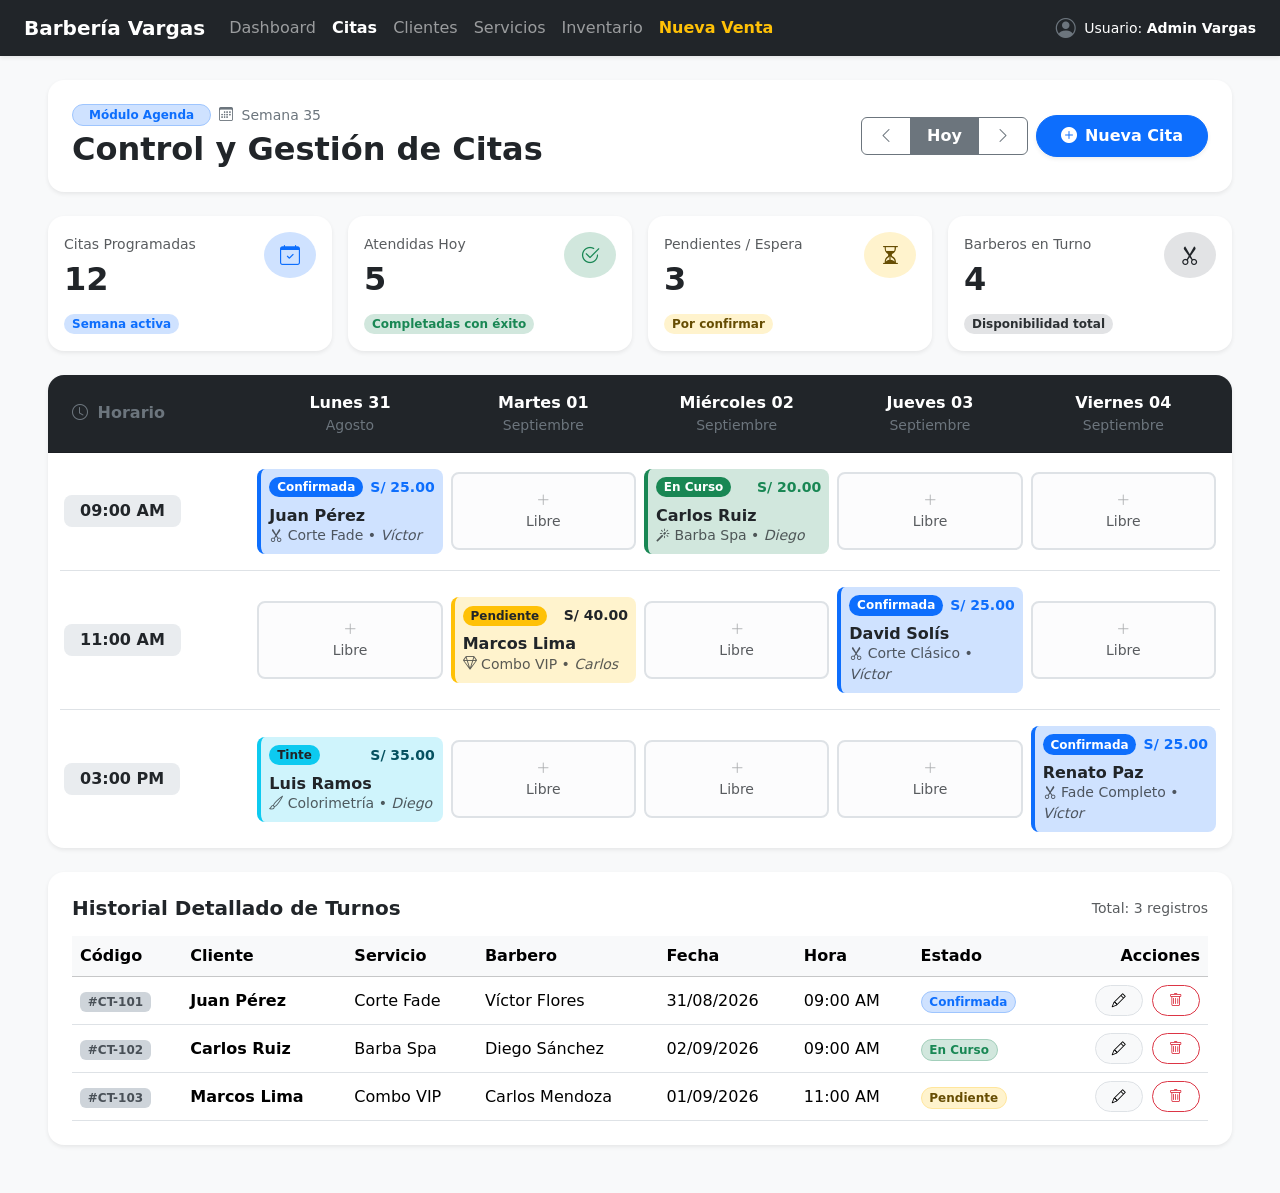
==== citas.html @ 51aa5163 "feat: interfaz de citas con calendario interactivo en grid y modal" ====
<!DOCTYPE html>
<html lang="es">

<head>
    <meta charset="UTF-8">
    <meta name="viewport" content="width=device-width, initial-scale=1.0">
    <title>Salón Barbería Vargas - Gestión de Citas</title>
    <link href="https://cdn.jsdelivr.net/npm/bootstrap@5.3.8/dist/css/bootstrap.min.css" rel="stylesheet"
        integrity="sha384-sRIl4kxILFvY47J16cr9ZwB07vP4J8+LH7qKQnuqkuIAvNWLzeN8tE5YBujZqJLB" crossorigin="anonymous">
    <!-- Iconos de Bootstrap -->
    <link rel="stylesheet" href="https://cdn.jsdelivr.net/npm/bootstrap-icons@1.11.3/font/bootstrap-icons.min.css">
    <link rel="stylesheet" href="css/style.css">
</head>

<body class="bg-body-tertiary">

    <nav class="navbar navbar-expand-lg navbar-dark bg-dark sticky-top shadow-sm">
        <div class="container-fluid px-4">
            <a class="navbar-brand fw-bold" href="index.html">
                Barbería Vargas
            </a>
            <button class="navbar-toggler" type="button" data-bs-toggle="collapse" data-bs-target="#navbarNav">
                <span class="navbar-toggler-icon"></span>
            </button>
            <div class="collapse navbar-collapse" id="navbarNav">
                <ul class="navbar-nav me-auto">
                    <li class="nav-item">
                        <a class="nav-link" href="index.html">Dashboard</a>
                    </li>
                    <li class="nav-item">
                        <a class="nav-link active fw-semibold" href="citas.html">Citas</a>
                    </li>
                    <li class="nav-item">
                        <a class="nav-link" href="clientes.html">Clientes</a>
                    </li>
                    <li class="nav-item">
                        <a class="nav-link" href="servicios.html">Servicios</a>
                    </li>
                    <li class="nav-item">
                        <a class="nav-link" href="inventario.html">Inventario</a>
                    </li>
                    <li class="nav-item">
                        <a class="nav-link text-warning fw-bold" href="ventas.html">Nueva Venta</a>
                    </li>
                </ul>
                <div class="text-white small d-flex align-items-center gap-2">
                    <i class="bi bi-person-circle fs-5 text-secondary"></i>
                    <span>Usuario: <strong>Admin Vargas</strong></span>
                </div>
            </div>
        </div>
    </nav>

    <main class="container-fluid px-lg-5 my-4">

        <div class="d-flex flex-column flex-md-row justify-content-between align-items-md-center mb-4 gap-3 bg-white p-4 rounded-4 shadow-sm border border-0">
            <div>
                <div class="d-flex align-items-center gap-2 mb-1">
                    <span class="badge bg-primary-subtle text-primary border border-primary-subtle px-3 py-1 rounded-pill">Módulo Agenda</span>
                    <span class="text-secondary small"><i class="bi bi-calendar3 me-1"></i> Semana 35</span>
                </div>
                <h2 class="fw-bold text-dark mb-0">Control y Gestión de Citas</h2>
            </div>
            <div class="d-flex align-items-center gap-2 flex-wrap">
                <div class="btn-group shadow-xs" role="group">
                    <button type="button" class="btn btn-outline-secondary px-3"><i class="bi bi-chevron-left"></i></button>
                    <button type="button" class="btn btn-outline-secondary fw-semibold px-3 active">Hoy</button>
                    <button type="button" class="btn btn-outline-secondary px-3"><i class="bi bi-chevron-right"></i></button>
                </div>
                <button class="btn btn-primary px-4 py-2 rounded-pill shadow-sm fw-semibold d-flex align-items-center gap-2" data-bs-toggle="modal" data-bs-target="#modalNuevaCita">
                    <i class="bi bi-plus-circle-fill"></i> Nueva Cita
                </button>
            </div>
        </div>

        <div class="row g-3 mb-4">
            <div class="col-12 col-sm-6 col-xl-3">
                <div class="card border-0 shadow-sm rounded-4 h-100 p-3 bg-white">
                    <div class="d-flex justify-content-between align-items-start">
                        <div>
                            <span class="text-muted small fw-medium">Citas Programadas</span>
                            <h2 class="fw-bold text-dark my-1">12</h2>
                        </div>
                        <div class="bg-primary-subtle text-primary rounded-circle p-2 px-3 fs-5">
                            <i class="bi bi-calendar-check"></i>
                        </div>
                    </div>
                    <div class="mt-2">
                        <span class="badge bg-primary-subtle text-primary rounded-pill px-2">Semana activa</span>
                    </div>
                </div>
            </div>

            <div class="col-12 col-sm-6 col-xl-3">
                <div class="card border-0 shadow-sm rounded-4 h-100 p-3 bg-white">
                    <div class="d-flex justify-content-between align-items-start">
                        <div>
                            <span class="text-muted small fw-medium">Atendidas Hoy</span>
                            <h2 class="fw-bold text-dark my-1">5</h2>
                        </div>
                        <div class="bg-success-subtle text-success rounded-circle p-2 px-3 fs-5">
                            <i class="bi bi-check2-circle"></i>
                        </div>
                    </div>
                    <div class="mt-2">
                        <span class="badge bg-success-subtle text-success rounded-pill px-2">Completadas con éxito</span>
                    </div>
                </div>
            </div>

            <div class="col-12 col-sm-6 col-xl-3">
                <div class="card border-0 shadow-sm rounded-4 h-100 p-3 bg-white">
                    <div class="d-flex justify-content-between align-items-start">
                        <div>
                            <span class="text-muted small fw-medium">Pendientes / Espera</span>
                            <h2 class="fw-bold text-dark my-1">3</h2>
                        </div>
                        <div class="bg-warning-subtle text-warning-emphasis rounded-circle p-2 px-3 fs-5">
                            <i class="bi bi-hourglass-split"></i>
                        </div>
                    </div>
                    <div class="mt-2">
                        <span class="badge bg-warning-subtle text-warning-emphasis rounded-pill px-2">Por confirmar</span>
                    </div>
                </div>
            </div>

            <div class="col-12 col-sm-6 col-xl-3">
                <div class="card border-0 shadow-sm rounded-4 h-100 p-3 bg-white">
                    <div class="d-flex justify-content-between align-items-start">
                        <div>
                            <span class="text-muted small fw-medium">Barberos en Turno</span>
                            <h2 class="fw-bold text-dark my-1">4</h2>
                        </div>
                        <div class="bg-secondary-subtle text-dark rounded-circle p-2 px-3 fs-5">
                            <i class="bi bi-scissors"></i>
                        </div>
                    </div>
                    <div class="mt-2">
                        <span class="badge bg-secondary-subtle text-secondary-emphasis rounded-pill px-2">Disponibilidad total</span>
                    </div>
                </div>
            </div>
        </div>

        <section class="card shadow-sm border-0 rounded-4 overflow-hidden mb-4 bg-white">
            <div class="card-header bg-dark text-white py-3 px-4">
                <div class="row text-center fw-semibold d-none d-lg-flex align-items-center">
                    <div class="col-lg-2 text-start text-secondary"><i class="bi bi-clock me-1"></i> Horario</div>
                    <div class="col-lg-2">Lunes 31 <small class="text-secondary d-block fw-normal">Agosto</small></div>
                    <div class="col-lg-2">Martes 01 <small class="text-secondary d-block fw-normal">Septiembre</small></div>
                    <div class="col-lg-2">Miércoles 02 <small class="text-secondary d-block fw-normal">Septiembre</small></div>
                    <div class="col-lg-2">Jueves 03 <small class="text-secondary d-block fw-normal">Septiembre</small></div>
                    <div class="col-lg-2">Viernes 04 <small class="text-secondary d-block fw-normal">Septiembre</small></div>
                </div>
                <div class="d-lg-none text-center fw-bold">Agenda de Turnos Semanales</div>
            </div>

            <div class="card-body p-3">

                <div class="row g-2 border-bottom pb-3 mb-3 align-items-center">
                    <div class="col-12 col-lg-2 text-center text-lg-start">
                        <span class="badge bg-body-secondary text-dark px-3 py-2 rounded-3 fw-bold fs-6">09:00 AM</span>
                    </div>
                    
                    <div class="col-12 col-lg-2">
                        <div class="card border-0 border-start border-4 border-primary shadow-xs bg-primary-subtle p-2 rounded-3">
                            <div class="d-flex justify-content-between align-items-center">
                                <span class="badge bg-primary rounded-pill small">Confirmada</span>
                                <span class="fw-bold text-primary small">S/ 25.00</span>
                            </div>
                            <h6 class="fw-bold text-dark mt-2 mb-0">Juan Pérez</h6>
                            <small class="text-muted"><i class="bi bi-scissors"></i> Corte Fade • <em>Víctor</em></small>
                        </div>
                    </div>

                    <div class="col-12 col-lg-2">
                        <div class="border border-dashed border-2 rounded-3 p-3 text-center text-muted small bg-light-subtle d-flex flex-column align-items-center justify-content-center">
                            <i class="bi bi-plus-lg opacity-50"></i>
                            <span>Libre</span>
                        </div>
                    </div>

                    <div class="col-12 col-lg-2">
                        <div class="card border-0 border-start border-4 border-success shadow-xs bg-success-subtle p-2 rounded-3">
                            <div class="d-flex justify-content-between align-items-center">
                                <span class="badge bg-success rounded-pill small">En Curso</span>
                                <span class="fw-bold text-success small">S/ 20.00</span>
                            </div>
                            <h6 class="fw-bold text-dark mt-2 mb-0">Carlos Ruiz</h6>
                            <small class="text-muted"><i class="bi bi-magic"></i> Barba Spa • <em>Diego</em></small>
                        </div>
                    </div>

                    <div class="col-12 col-lg-2">
                        <div class="border border-dashed border-2 rounded-3 p-3 text-center text-muted small bg-light-subtle d-flex flex-column align-items-center justify-content-center">
                            <i class="bi bi-plus-lg opacity-50"></i>
                            <span>Libre</span>
                        </div>
                    </div>

                    <div class="col-12 col-lg-2">
                        <div class="border border-dashed border-2 rounded-3 p-3 text-center text-muted small bg-light-subtle d-flex flex-column align-items-center justify-content-center">
                            <i class="bi bi-plus-lg opacity-50"></i>
                            <span>Libre</span>
                        </div>
                    </div>
                </div>

                <div class="row g-2 border-bottom pb-3 mb-3 align-items-center">
                    <div class="col-12 col-lg-2 text-center text-lg-start">
                        <span class="badge bg-body-secondary text-dark px-3 py-2 rounded-3 fw-bold fs-6">11:00 AM</span>
                    </div>

                    <div class="col-12 col-lg-2">
                        <div class="border border-dashed border-2 rounded-3 p-3 text-center text-muted small bg-light-subtle d-flex flex-column align-items-center justify-content-center">
                            <i class="bi bi-plus-lg opacity-50"></i>
                            <span>Libre</span>
                        </div>
                    </div>

                    <div class="col-12 col-lg-2">
                        <div class="card border-0 border-start border-4 border-warning shadow-xs bg-warning-subtle p-2 rounded-3">
                            <div class="d-flex justify-content-between align-items-center">
                                <span class="badge bg-warning text-dark rounded-pill small">Pendiente</span>
                                <span class="fw-bold text-dark small">S/ 40.00</span>
                            </div>
                            <h6 class="fw-bold text-dark mt-2 mb-0">Marcos Lima</h6>
                            <small class="text-muted"><i class="bi bi-gem"></i> Combo VIP • <em>Carlos</em></small>
                        </div>
                    </div>

                    <div class="col-12 col-lg-2">
                        <div class="border border-dashed border-2 rounded-3 p-3 text-center text-muted small bg-light-subtle d-flex flex-column align-items-center justify-content-center">
                            <i class="bi bi-plus-lg opacity-50"></i>
                            <span>Libre</span>
                        </div>
                    </div>

                    <div class="col-12 col-lg-2">
                        <div class="card border-0 border-start border-4 border-primary shadow-xs bg-primary-subtle p-2 rounded-3">
                            <div class="d-flex justify-content-between align-items-center">
                                <span class="badge bg-primary rounded-pill small">Confirmada</span>
                                <span class="fw-bold text-primary small">S/ 25.00</span>
                            </div>
                            <h6 class="fw-bold text-dark mt-2 mb-0">David Solís</h6>
                            <small class="text-muted"><i class="bi bi-scissors"></i> Corte Clásico • <em>Víctor</em></small>
                        </div>
                    </div>

                    <div class="col-12 col-lg-2">
                        <div class="border border-dashed border-2 rounded-3 p-3 text-center text-muted small bg-light-subtle d-flex flex-column align-items-center justify-content-center">
                            <i class="bi bi-plus-lg opacity-50"></i>
                            <span>Libre</span>
                        </div>
                    </div>
                </div>

                  <div class="row g-2 align-items-center">
                    <div class="col-12 col-lg-2 text-center text-lg-start">
                        <span class="badge bg-body-secondary text-dark px-3 py-2 rounded-3 fw-bold fs-6">03:00 PM</span>
                    </div>

                    <div class="col-12 col-lg-2">
                        <div class="card border-0 border-start border-4 border-info shadow-xs bg-info-subtle p-2 rounded-3">
                            <div class="d-flex justify-content-between align-items-center">
                                <span class="badge bg-info text-dark rounded-pill small">Tinte</span>
                                <span class="fw-bold text-info-emphasis small">S/ 35.00</span>
                            </div>
                            <h6 class="fw-bold text-dark mt-2 mb-0">Luis Ramos</h6>
                            <small class="text-muted"><i class="bi bi-brush"></i> Colorimetría • <em>Diego</em></small>
                        </div>
                    </div>

                    <div class="col-12 col-lg-2">
                        <div class="border border-dashed border-2 rounded-3 p-3 text-center text-muted small bg-light-subtle d-flex flex-column align-items-center justify-content-center">
                            <i class="bi bi-plus-lg opacity-50"></i>
                            <span>Libre</span>
                        </div>
                    </div>

                    <div class="col-12 col-lg-2">
                        <div class="border border-dashed border-2 rounded-3 p-3 text-center text-muted small bg-light-subtle d-flex flex-column align-items-center justify-content-center">
                            <i class="bi bi-plus-lg opacity-50"></i>
                            <span>Libre</span>
                        </div>
                    </div>

                    <div class="col-12 col-lg-2">
                        <div class="border border-dashed border-2 rounded-3 p-3 text-center text-muted small bg-light-subtle d-flex flex-column align-items-center justify-content-center">
                            <i class="bi bi-plus-lg opacity-50"></i>
                            <span>Libre</span>
                        </div>
                    </div>

                    <div class="col-12 col-lg-2">
                        <div class="card border-0 border-start border-4 border-primary shadow-xs bg-primary-subtle p-2 rounded-3">
                            <div class="d-flex justify-content-between align-items-center">
                                <span class="badge bg-primary rounded-pill small">Confirmada</span>
                                <span class="fw-bold text-primary small">S/ 25.00</span>
                            </div>
                            <h6 class="fw-bold text-dark mt-2 mb-0">Renato Paz</h6>
                            <small class="text-muted"><i class="bi bi-scissors"></i> Fade Completo • <em>Víctor</em></small>
                        </div>
                    </div>
                </div>
            </div>
        </section>

        <section class="card shadow-sm border-0 rounded-4 p-4 bg-white mb-5">
            <div class="d-flex justify-content-between align-items-center mb-3">
                <h5 class="fw-bold mb-0 text-dark">Historial Detallado de Turnos</h5>
                <span class="text-muted small">Total: 3 registros</span>
            </div>
            <div class="table-responsive">
                <table class="table table-hover align-middle mb-0">
                    <thead class="table-light">
                        <tr>
                            <th>Código</th>
                            <th>Cliente</th>
                            <th>Servicio</th>
                            <th>Barbero</th>
                            <th>Fecha</th>
                            <th>Hora</th>
                            <th>Estado</th>
                            <th class="text-end">Acciones</th>
                        </tr>
                    </thead>
                    <tbody>
                        <tr>
                            <td><span class="badge bg-dark-subtle text-dark-emphasis">#CT-101</span></td>
                            <td class="fw-semibold">Juan Pérez</td>
                            <td>Corte Fade</td>
                            <td>Víctor Flores</td>
                            <td>31/08/2026</td>
                            <td>09:00 AM</td>
                            <td><span class="badge bg-primary-subtle text-primary border border-primary-subtle rounded-pill">Confirmada</span></td>
                            <td class="text-end">
                                <button class="btn btn-sm btn-light border rounded-pill px-3 me-1"><i class="bi bi-pencil"></i></button>
                                <button class="btn btn-sm btn-outline-danger rounded-pill px-3"><i class="bi bi-trash"></i></button>
                            </td>
                        </tr>
                        <tr>
                            <td><span class="badge bg-dark-subtle text-dark-emphasis">#CT-102</span></td>
                            <td class="fw-semibold">Carlos Ruiz</td>
                            <td>Barba Spa</td>
                            <td>Diego Sánchez</td>
                            <td>02/09/2026</td>
                            <td>09:00 AM</td>
                            <td><span class="badge bg-success-subtle text-success border border-success-subtle rounded-pill">En Curso</span></td>
                            <td class="text-end">
                                <button class="btn btn-sm btn-light border rounded-pill px-3 me-1"><i class="bi bi-pencil"></i></button>
                                <button class="btn btn-sm btn-outline-danger rounded-pill px-3"><i class="bi bi-trash"></i></button>
                            </td>
                        </tr>
                        <tr>
                            <td><span class="badge bg-dark-subtle text-dark-emphasis">#CT-103</span></td>
                            <td class="fw-semibold">Marcos Lima</td>
                            <td>Combo VIP</td>
                            <td>Carlos Mendoza</td>
                            <td>01/09/2026</td>
                            <td>11:00 AM</td>
                            <td><span class="badge bg-warning-subtle text-warning-emphasis border border-warning-subtle rounded-pill">Pendiente</span></td>
                            <td class="text-end">
                                <button class="btn btn-sm btn-light border rounded-pill px-3 me-1"><i class="bi bi-pencil"></i></button>
                                <button class="btn btn-sm btn-outline-danger rounded-pill px-3"><i class="bi bi-trash"></i></button>
                            </td>
                        </tr>
                    </tbody>
                </table>
            </div>
        </section>

    </main>

    <div class="modal fade" id="modalNuevaCita" tabindex="-1" aria-labelledby="modalLabel" aria-hidden="true">
        <div class="modal-dialog modal-dialog-centered">
            <div class="modal-content border-0 shadow-lg rounded-4 overflow-hidden">
                <div class="modal-header bg-dark text-white p-4">
                    <div>
                        <h5 class="modal-title fw-bold" id="modalLabel">Agendar Turno</h5>
                        <p class="small text-secondary mb-0">Completa los campos para reservar la cita</p>
                    </div>
                    <button type="button" class="btn-close btn-close-white" data-bs-dismiss="modal" aria-label="Cerrar"></button>
                </div>
                <div class="modal-body p-4">
                    <form>
                        <div class="mb-3">
                            <label for="clienteNombre" class="form-label fw-semibold small text-muted">Nombre del Cliente</label>
                            <div class="input-group">
                                <span class="input-group-text bg-light"><i class="bi bi-person"></i></span>
                                <input type="text" class="form-control" id="clienteNombre" placeholder="Ej. Roberto Sánchez" required>
                            </div>
                        </div>

                        <div class="mb-3">
                            <label for="clienteTel" class="form-label fw-semibold small text-muted">Teléfono / WhatsApp</label>
                            <div class="input-group">
                                <span class="input-group-text bg-light"><i class="bi bi-telephone"></i></span>
                                <input type="tel" class="form-control" id="clienteTel" placeholder="Ej. 987654321" required>
                            </div>
                        </div>

                        <div class="row g-2 mb-3">
                            <div class="col-12 col-md-6">
                                <label for="selectServicio" class="form-label fw-semibold small text-muted">Servicio</label>
                                <select class="form-select" id="selectServicio" required>
                                    <option selected disabled value="">Seleccionar...</option>
                                    <option value="1">Corte Fade - S/ 25.00</option>
                                    <option value="2">Barba Spa - S/ 20.00</option>
                                    <option value="3">Combo VIP - S/ 40.00</option>
                                </select>
                            </div>
                            <div class="col-12 col-md-6">
                                <label for="selectBarbero" class="form-label fw-semibold small text-muted">Barbero</label>
                                <select class="form-select" id="selectBarbero" required>
                                    <option selected disabled value="">Seleccionar...</option>
                                    <option value="1">Víctor (Master)</option>
                                    <option value="2">Carlos (Barbas)</option>
                                    <option value="3">Diego (Fade)</option>
                                </select>
                            </div>
                        </div>

                        <div class="row g-2 mb-4">
                            <div class="col-6">
                                <label for="fechaCita" class="form-label fw-semibold small text-muted">Fecha</label>
                                <input type="date" class="form-control" id="fechaCita" required>
                            </div>
                            <div class="col-6">
                                <label for="horaCita" class="form-label fw-semibold small text-muted">Hora</label>
                                <input type="time" class="form-control" id="horaCita" required>
                            </div>
                        </div>

                        <div class="d-grid">
                            <button type="button" class="btn btn-primary btn-lg rounded-pill fw-semibold" data-bs-dismiss="modal">
                                Confirmar y Guardar
                            </button>
                        </div>
                    </form>
                </div>
            </div>
        </div>
    </div>

    <script src="https://cdn.jsdelivr.net/npm/bootstrap@5.3.8/dist/js/bootstrap.bundle.min.js"
        integrity="sha384-FKyoEForCGlyvwx9Hj09JcYn3nv7wiPVlz7YYwJrWVcXK/BmnVDxM+D2scQbITxI"
        crossorigin="anonymous"></script>
</body>

</html>
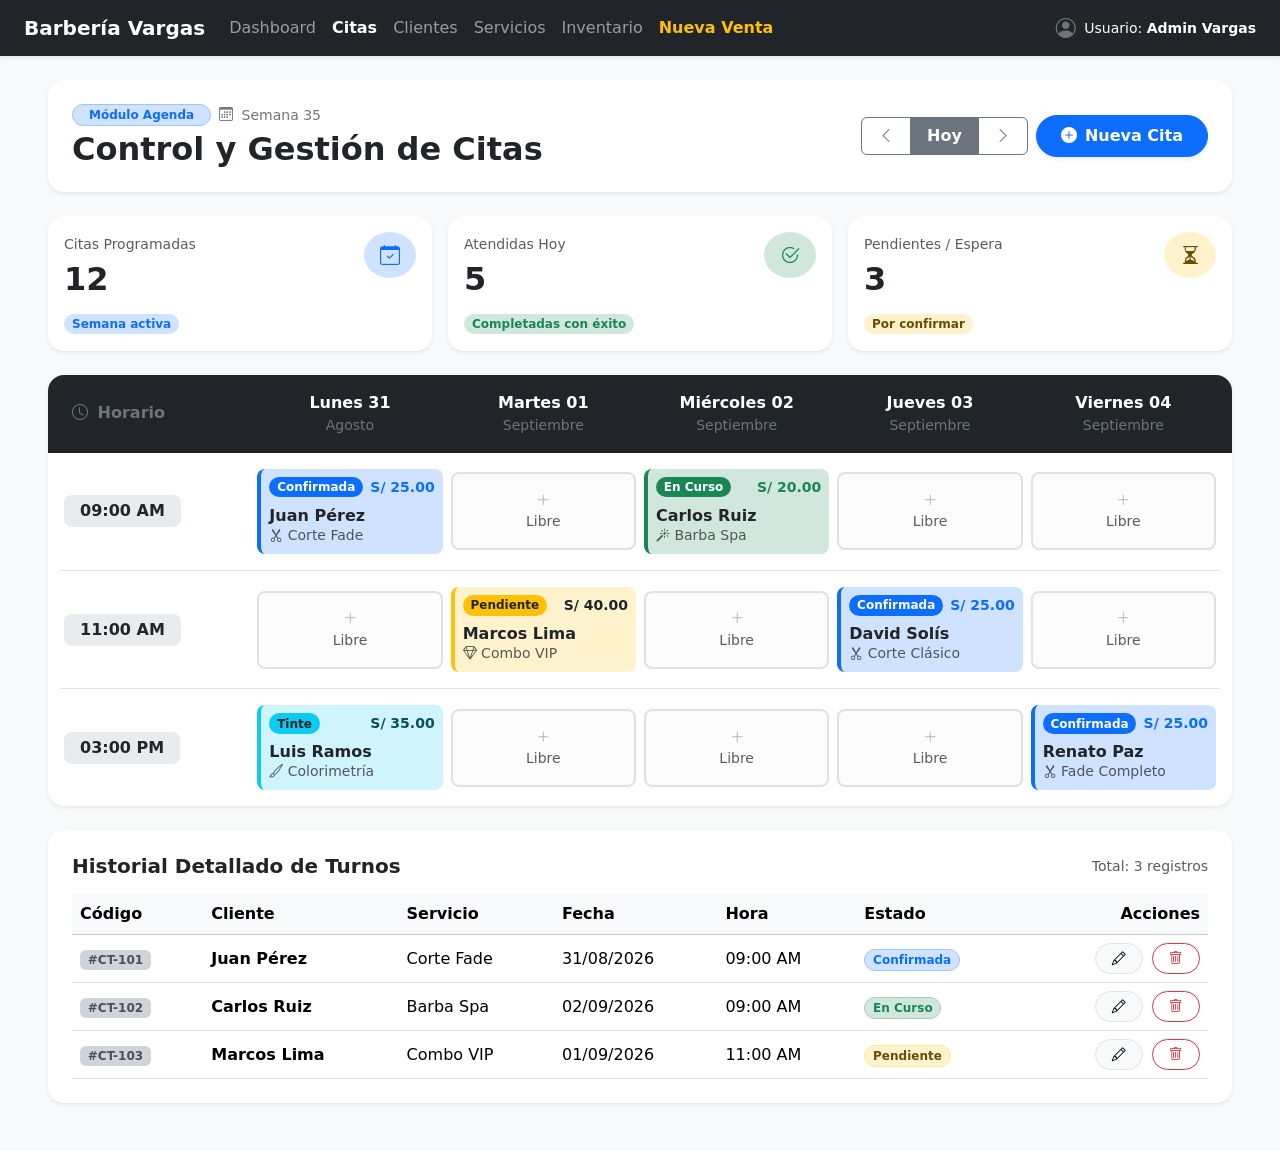
==== commit 68658d0b: "feat:ACTUALIZACION de interfaz de citas con calendario interactivo en grid y modal" ====
--- a/citas.html
+++ b/citas.html
@@ -7,7 +7,6 @@
     <title>Salón Barbería Vargas - Gestión de Citas</title>
     <link href="https://cdn.jsdelivr.net/npm/bootstrap@5.3.8/dist/css/bootstrap.min.css" rel="stylesheet"
         integrity="sha384-sRIl4kxILFvY47J16cr9ZwB07vP4J8+LH7qKQnuqkuIAvNWLzeN8tE5YBujZqJLB" crossorigin="anonymous">
-    <!-- Iconos de Bootstrap -->
     <link rel="stylesheet" href="https://cdn.jsdelivr.net/npm/bootstrap-icons@1.11.3/font/bootstrap-icons.min.css">
     <link rel="stylesheet" href="css/style.css">
 </head>
@@ -74,7 +73,7 @@
         </div>
 
         <div class="row g-3 mb-4">
-            <div class="col-12 col-sm-6 col-xl-3">
+            <div class="col-12 col-sm-4">
                 <div class="card border-0 shadow-sm rounded-4 h-100 p-3 bg-white">
                     <div class="d-flex justify-content-between align-items-start">
                         <div>
@@ -91,7 +90,7 @@
                 </div>
             </div>
 
-            <div class="col-12 col-sm-6 col-xl-3">
+            <div class="col-12 col-sm-4">
                 <div class="card border-0 shadow-sm rounded-4 h-100 p-3 bg-white">
                     <div class="d-flex justify-content-between align-items-start">
                         <div>
@@ -108,7 +107,7 @@
                 </div>
             </div>
 
-            <div class="col-12 col-sm-6 col-xl-3">
+            <div class="col-12 col-sm-4">
                 <div class="card border-0 shadow-sm rounded-4 h-100 p-3 bg-white">
                     <div class="d-flex justify-content-between align-items-start">
                         <div>
@@ -121,23 +120,6 @@
                     </div>
                     <div class="mt-2">
                         <span class="badge bg-warning-subtle text-warning-emphasis rounded-pill px-2">Por confirmar</span>
-                    </div>
-                </div>
-            </div>
-
-            <div class="col-12 col-sm-6 col-xl-3">
-                <div class="card border-0 shadow-sm rounded-4 h-100 p-3 bg-white">
-                    <div class="d-flex justify-content-between align-items-start">
-                        <div>
-                            <span class="text-muted small fw-medium">Barberos en Turno</span>
-                            <h2 class="fw-bold text-dark my-1">4</h2>
-                        </div>
-                        <div class="bg-secondary-subtle text-dark rounded-circle p-2 px-3 fs-5">
-                            <i class="bi bi-scissors"></i>
-                        </div>
-                    </div>
-                    <div class="mt-2">
-                        <span class="badge bg-secondary-subtle text-secondary-emphasis rounded-pill px-2">Disponibilidad total</span>
                     </div>
                 </div>
             </div>
@@ -170,7 +152,7 @@
                                 <span class="fw-bold text-primary small">S/ 25.00</span>
                             </div>
                             <h6 class="fw-bold text-dark mt-2 mb-0">Juan Pérez</h6>
-                            <small class="text-muted"><i class="bi bi-scissors"></i> Corte Fade • <em>Víctor</em></small>
+                            <small class="text-muted"><i class="bi bi-scissors"></i> Corte Fade</small>
                         </div>
                     </div>
 
@@ -188,7 +170,7 @@
                                 <span class="fw-bold text-success small">S/ 20.00</span>
                             </div>
                             <h6 class="fw-bold text-dark mt-2 mb-0">Carlos Ruiz</h6>
-                            <small class="text-muted"><i class="bi bi-magic"></i> Barba Spa • <em>Diego</em></small>
+                            <small class="text-muted"><i class="bi bi-magic"></i> Barba Spa</small>
                         </div>
                     </div>
 
@@ -226,7 +208,7 @@
                                 <span class="fw-bold text-dark small">S/ 40.00</span>
                             </div>
                             <h6 class="fw-bold text-dark mt-2 mb-0">Marcos Lima</h6>
-                            <small class="text-muted"><i class="bi bi-gem"></i> Combo VIP • <em>Carlos</em></small>
+                            <small class="text-muted"><i class="bi bi-gem"></i> Combo VIP</small>
                         </div>
                     </div>
 
@@ -244,19 +226,19 @@
                                 <span class="fw-bold text-primary small">S/ 25.00</span>
                             </div>
                             <h6 class="fw-bold text-dark mt-2 mb-0">David Solís</h6>
-                            <small class="text-muted"><i class="bi bi-scissors"></i> Corte Clásico • <em>Víctor</em></small>
-                        </div>
-                    </div>
-
-                    <div class="col-12 col-lg-2">
-                        <div class="border border-dashed border-2 rounded-3 p-3 text-center text-muted small bg-light-subtle d-flex flex-column align-items-center justify-content-center">
-                            <i class="bi bi-plus-lg opacity-50"></i>
-                            <span>Libre</span>
-                        </div>
-                    </div>
-                </div>
-
-                  <div class="row g-2 align-items-center">
+                            <small class="text-muted"><i class="bi bi-scissors"></i> Corte Clásico</small>
+                        </div>
+                    </div>
+
+                    <div class="col-12 col-lg-2">
+                        <div class="border border-dashed border-2 rounded-3 p-3 text-center text-muted small bg-light-subtle d-flex flex-column align-items-center justify-content-center">
+                            <i class="bi bi-plus-lg opacity-50"></i>
+                            <span>Libre</span>
+                        </div>
+                    </div>
+                </div>
+
+                <div class="row g-2 align-items-center">
                     <div class="col-12 col-lg-2 text-center text-lg-start">
                         <span class="badge bg-body-secondary text-dark px-3 py-2 rounded-3 fw-bold fs-6">03:00 PM</span>
                     </div>
@@ -268,7 +250,7 @@
                                 <span class="fw-bold text-info-emphasis small">S/ 35.00</span>
                             </div>
                             <h6 class="fw-bold text-dark mt-2 mb-0">Luis Ramos</h6>
-                            <small class="text-muted"><i class="bi bi-brush"></i> Colorimetría • <em>Diego</em></small>
+                            <small class="text-muted"><i class="bi bi-brush"></i> Colorimetría</small>
                         </div>
                     </div>
 
@@ -300,7 +282,7 @@
                                 <span class="fw-bold text-primary small">S/ 25.00</span>
                             </div>
                             <h6 class="fw-bold text-dark mt-2 mb-0">Renato Paz</h6>
-                            <small class="text-muted"><i class="bi bi-scissors"></i> Fade Completo • <em>Víctor</em></small>
+                            <small class="text-muted"><i class="bi bi-scissors"></i> Fade Completo</small>
                         </div>
                     </div>
                 </div>
@@ -319,7 +301,6 @@
                             <th>Código</th>
                             <th>Cliente</th>
                             <th>Servicio</th>
-                            <th>Barbero</th>
                             <th>Fecha</th>
                             <th>Hora</th>
                             <th>Estado</th>
@@ -331,39 +312,36 @@
                             <td><span class="badge bg-dark-subtle text-dark-emphasis">#CT-101</span></td>
                             <td class="fw-semibold">Juan Pérez</td>
                             <td>Corte Fade</td>
-                            <td>Víctor Flores</td>
                             <td>31/08/2026</td>
                             <td>09:00 AM</td>
                             <td><span class="badge bg-primary-subtle text-primary border border-primary-subtle rounded-pill">Confirmada</span></td>
                             <td class="text-end">
-                                <button class="btn btn-sm btn-light border rounded-pill px-3 me-1"><i class="bi bi-pencil"></i></button>
-                                <button class="btn btn-sm btn-outline-danger rounded-pill px-3"><i class="bi bi-trash"></i></button>
+                                <button class="btn btn-sm btn-light border rounded-pill px-3 me-1" data-bs-toggle="modal" data-bs-target="#modalEditarCita"><i class="bi bi-pencil"></i></button>
+                                <button class="btn btn-sm btn-outline-danger rounded-pill px-3" data-bs-toggle="modal" data-bs-target="#modalEliminarCita"><i class="bi bi-trash"></i></button>
                             </td>
                         </tr>
                         <tr>
                             <td><span class="badge bg-dark-subtle text-dark-emphasis">#CT-102</span></td>
                             <td class="fw-semibold">Carlos Ruiz</td>
                             <td>Barba Spa</td>
-                            <td>Diego Sánchez</td>
                             <td>02/09/2026</td>
                             <td>09:00 AM</td>
                             <td><span class="badge bg-success-subtle text-success border border-success-subtle rounded-pill">En Curso</span></td>
                             <td class="text-end">
-                                <button class="btn btn-sm btn-light border rounded-pill px-3 me-1"><i class="bi bi-pencil"></i></button>
-                                <button class="btn btn-sm btn-outline-danger rounded-pill px-3"><i class="bi bi-trash"></i></button>
+                                <button class="btn btn-sm btn-light border rounded-pill px-3 me-1" data-bs-toggle="modal" data-bs-target="#modalEditarCita"><i class="bi bi-pencil"></i></button>
+                                <button class="btn btn-sm btn-outline-danger rounded-pill px-3" data-bs-toggle="modal" data-bs-target="#modalEliminarCita"><i class="bi bi-trash"></i></button>
                             </td>
                         </tr>
                         <tr>
                             <td><span class="badge bg-dark-subtle text-dark-emphasis">#CT-103</span></td>
                             <td class="fw-semibold">Marcos Lima</td>
                             <td>Combo VIP</td>
-                            <td>Carlos Mendoza</td>
                             <td>01/09/2026</td>
                             <td>11:00 AM</td>
                             <td><span class="badge bg-warning-subtle text-warning-emphasis border border-warning-subtle rounded-pill">Pendiente</span></td>
                             <td class="text-end">
-                                <button class="btn btn-sm btn-light border rounded-pill px-3 me-1"><i class="bi bi-pencil"></i></button>
-                                <button class="btn btn-sm btn-outline-danger rounded-pill px-3"><i class="bi bi-trash"></i></button>
+                                <button class="btn btn-sm btn-light border rounded-pill px-3 me-1" data-bs-toggle="modal" data-bs-target="#modalEditarCita"><i class="bi bi-pencil"></i></button>
+                                <button class="btn btn-sm btn-outline-danger rounded-pill px-3" data-bs-toggle="modal" data-bs-target="#modalEliminarCita"><i class="bi bi-trash"></i></button>
                             </td>
                         </tr>
                     </tbody>
@@ -401,25 +379,14 @@
                             </div>
                         </div>
 
-                        <div class="row g-2 mb-3">
-                            <div class="col-12 col-md-6">
-                                <label for="selectServicio" class="form-label fw-semibold small text-muted">Servicio</label>
-                                <select class="form-select" id="selectServicio" required>
-                                    <option selected disabled value="">Seleccionar...</option>
-                                    <option value="1">Corte Fade - S/ 25.00</option>
-                                    <option value="2">Barba Spa - S/ 20.00</option>
-                                    <option value="3">Combo VIP - S/ 40.00</option>
-                                </select>
-                            </div>
-                            <div class="col-12 col-md-6">
-                                <label for="selectBarbero" class="form-label fw-semibold small text-muted">Barbero</label>
-                                <select class="form-select" id="selectBarbero" required>
-                                    <option selected disabled value="">Seleccionar...</option>
-                                    <option value="1">Víctor (Master)</option>
-                                    <option value="2">Carlos (Barbas)</option>
-                                    <option value="3">Diego (Fade)</option>
-                                </select>
-                            </div>
+                        <div class="mb-3">
+                            <label for="selectServicio" class="form-label fw-semibold small text-muted">Servicio</label>
+                            <select class="form-select" id="selectServicio" required>
+                                <option selected disabled value="">Seleccionar...</option>
+                                <option value="1">Corte Fade - S/ 25.00</option>
+                                <option value="2">Barba Spa - S/ 20.00</option>
+                                <option value="3">Combo VIP - S/ 40.00</option>
+                            </select>
                         </div>
 
                         <div class="row g-2 mb-4">
@@ -444,9 +411,74 @@
         </div>
     </div>
 
+    <div class="modal fade" id="modalEditarCita" tabindex="-1" aria-labelledby="modalEditarLabel" aria-hidden="true">
+        <div class="modal-dialog modal-dialog-centered">
+            <div class="modal-content border-0 shadow-lg rounded-4 overflow-hidden">
+                <div class="modal-header bg-dark text-white p-4">
+                    <div>
+                        <h5 class="modal-title fw-bold" id="modalEditarLabel">Editar Turno</h5>
+                        <p class="small text-secondary mb-0">Modifica los datos de la cita</p>
+                    </div>
+                    <button type="button" class="btn-close btn-close-white" data-bs-dismiss="modal" aria-label="Cerrar"></button>
+                </div>
+                <div class="modal-body p-4">
+                    <form>
+                        <div class="mb-3">
+                            <label for="editClienteNombre" class="form-label fw-semibold small text-muted">Nombre del Cliente</label>
+                            <input type="text" class="form-control" id="editClienteNombre" value="Juan Pérez" required>
+                        </div>
+                        <div class="mb-3">
+                            <label for="editSelectServicio" class="form-label fw-semibold small text-muted">Servicio</label>
+                            <select class="form-select" id="editSelectServicio" required>
+                                <option value="1" selected>Corte Fade - S/ 25.00</option>
+                                <option value="2">Barba Spa - S/ 20.00</option>
+                                <option value="3">Combo VIP - S/ 40.00</option>
+                            </select>
+                        </div>
+                        <div class="row g-2 mb-4">
+                            <div class="col-6">
+                                <label for="editFechaCita" class="form-label fw-semibold small text-muted">Fecha</label>
+                                <input type="date" class="form-control" id="editFechaCita" value="2026-08-31" required>
+                            </div>
+                            <div class="col-6">
+                                <label for="editHoraCita" class="form-label fw-semibold small text-muted">Hora</label>
+                                <input type="time" class="form-control" id="editHoraCita" value="09:00" required>
+                            </div>
+                        </div>
+                        <div class="d-grid">
+                            <button type="button" class="btn btn-primary btn-lg rounded-pill fw-semibold" data-bs-dismiss="modal">
+                                Guardar Cambios
+                            </button>
+                        </div>
+                    </form>
+                </div>
+            </div>
+        </div>
+    </div>
+
+    <div class="modal fade" id="modalEliminarCita" tabindex="-1" aria-labelledby="modalEliminarLabel" aria-hidden="true">
+        <div class="modal-dialog modal-dialog-centered">
+            <div class="modal-content border-0 shadow-lg rounded-4 overflow-hidden text-center p-3">
+                <div class="modal-header border-0 pb-0 justify-content-end">
+                    <button type="button" class="btn-close" data-bs-dismiss="modal" aria-label="Cerrar"></button>
+                </div>
+                <div class="modal-body">
+                    <div class="text-danger fs-1 mb-2">
+                        <i class="bi bi-exclamation-circle"></i>
+                    </div>
+                    <h5 class="fw-bold text-dark">¿Estás seguro de eliminar este turno?</h5>
+                    <p class="text-muted small">Esta acción no se puede deshacer y liberará el horario seleccionado.</p>
+                    <div class="d-flex justify-content-center gap-2 mt-4">
+                        <button type="button" class="btn btn-light rounded-pill px-4 fw-semibold" data-bs-dismiss="modal">Cancelar</button>
+                        <button type="button" class="btn btn-danger rounded-pill px-4 fw-semibold" data-bs-dismiss="modal">Sí, eliminar</button>
+                    </div>
+                </div>
+            </div>
+        </div>
+    </div>
+
     <script src="https://cdn.jsdelivr.net/npm/bootstrap@5.3.8/dist/js/bootstrap.bundle.min.js"
         integrity="sha384-FKyoEForCGlyvwx9Hj09JcYn3nv7wiPVlz7YYwJrWVcXK/BmnVDxM+D2scQbITxI"
         crossorigin="anonymous"></script>
 </body>
-
 </html>
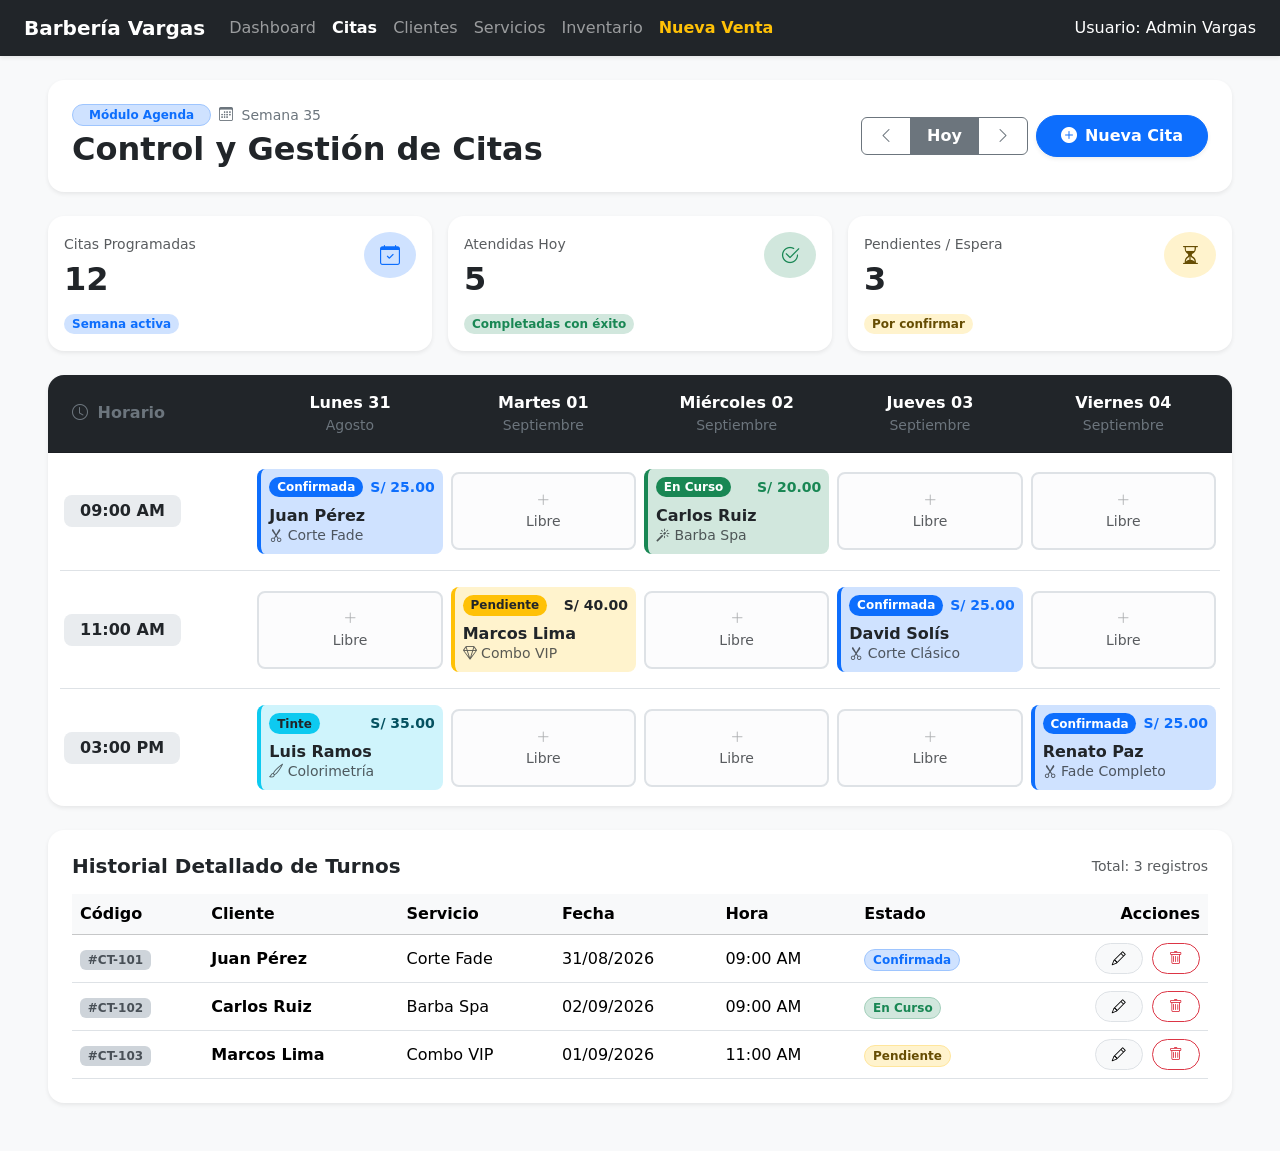
==== commit c668e0c5: "Coherencia en la barra de navegacion" ====
--- a/citas.html
+++ b/citas.html
@@ -42,9 +42,8 @@
                         <a class="nav-link text-warning fw-bold" href="ventas.html">Nueva Venta</a>
                     </li>
                 </ul>
-                <div class="text-white small d-flex align-items-center gap-2">
-                    <i class="bi bi-person-circle fs-5 text-secondary"></i>
-                    <span>Usuario: <strong>Admin Vargas</strong></span>
+                <div class="text-white align-items-center">
+                    <span>Usuario: Admin Vargas</span>
                 </div>
             </div>
         </div>
@@ -466,11 +465,14 @@
                     <div class="text-danger fs-1 mb-2">
                         <i class="bi bi-exclamation-circle"></i>
                     </div>
-                    <h5 class="fw-bold text-dark">¿Estás seguro de eliminar este turno?</h5>
+                    <h5 class="fw-bold text-dark" id="modalEliminarLabel">¿Estás seguro de eliminar este turno?</h5>
                     <p class="text-muted small">Esta acción no se puede deshacer y liberará el horario seleccionado.</p>
                     <div class="d-flex justify-content-center gap-2 mt-4">
                         <button type="button" class="btn btn-light rounded-pill px-4 fw-semibold" data-bs-dismiss="modal">Cancelar</button>
-                        <button type="button" class="btn btn-danger rounded-pill px-4 fw-semibold" data-bs-dismiss="modal">Sí, eliminar</button>
+                        <button type="button" class="btn btn-danger rounded-pill px-4 fw-semibold" id="btnConfirmDelete">
+                            <span class="spinner-border spinner-border-sm d-none me-1" role="status" aria-hidden="true"></span>
+                            Sí, eliminar
+                        </button>
                     </div>
                 </div>
             </div>
@@ -480,5 +482,24 @@
     <script src="https://cdn.jsdelivr.net/npm/bootstrap@5.3.8/dist/js/bootstrap.bundle.min.js"
         integrity="sha384-FKyoEForCGlyvwx9Hj09JcYn3nv7wiPVlz7YYwJrWVcXK/BmnVDxM+D2scQbITxI"
         crossorigin="anonymous"></script>
+
+    <script>
+        const btnConfirmDelete = document.getElementById('btnConfirmDelete');
+        const spinnerDelete = btnConfirmDelete.querySelector('.spinner-border');
+
+        btnConfirmDelete.addEventListener('click', function () {
+            spinnerDelete.classList.remove('d-none');
+            btnConfirmDelete.setAttribute('disabled', 'true');
+
+            setTimeout(() => {
+                spinnerDelete.classList.add('d-none');
+                btnConfirmDelete.removeAttribute('disabled');
+
+                const modalEl = document.getElementById('modalEliminarCita');
+                const modal = bootstrap.Modal.getInstance(modalEl);
+                modal.hide();
+            }, 1200); 
+        });
+    </script>
 </body>
 </html>
